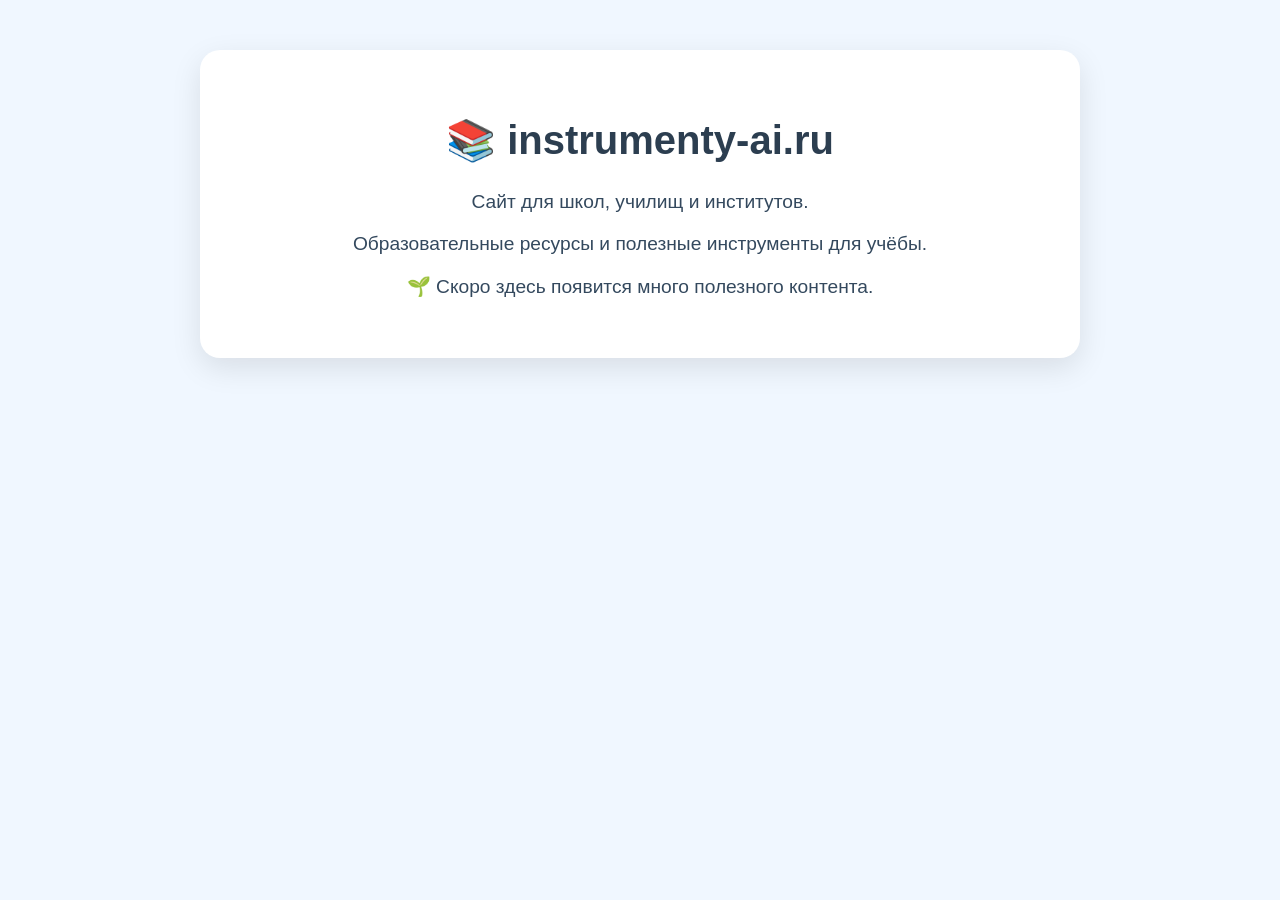
==== index.html @ 016d64cc "Create index.html" ====
<!DOCTYPE html>
<html lang="ru">
<head>
    <meta charset="UTF-8">
    <meta name="viewport" content="width=device-width, initial-scale=1.0">
    <title>instrumenty-ai.ru — Образовательный портал</title>
    <style>
        body {
            font-family: Arial, sans-serif;
            text-align: center;
            padding: 50px;
            background: #f0f7ff;
            margin: 0;
        }
        h1 {
            color: #2c3e50;
            font-size: 2.5rem;
        }
        p {
            font-size: 1.2rem;
            color: #34495e;
            max-width: 600px;
            margin: 20px auto;
        }
        .container {
            background: white;
            border-radius: 20px;
            padding: 40px;
            box-shadow: 0 10px 30px rgba(0,0,0,0.1);
            max-width: 800px;
            margin: 0 auto;
        }
    </style>
</head>
<body>
    <div class="container">
        <h1>📚 instrumenty-ai.ru</h1>
        <p>Сайт для школ, училищ и институтов.</p>
        <p>Образовательные ресурсы и полезные инструменты для учёбы.</p>
        <p>🌱 Скоро здесь появится много полезного контента.</p>
    </div>
</body>
</html>
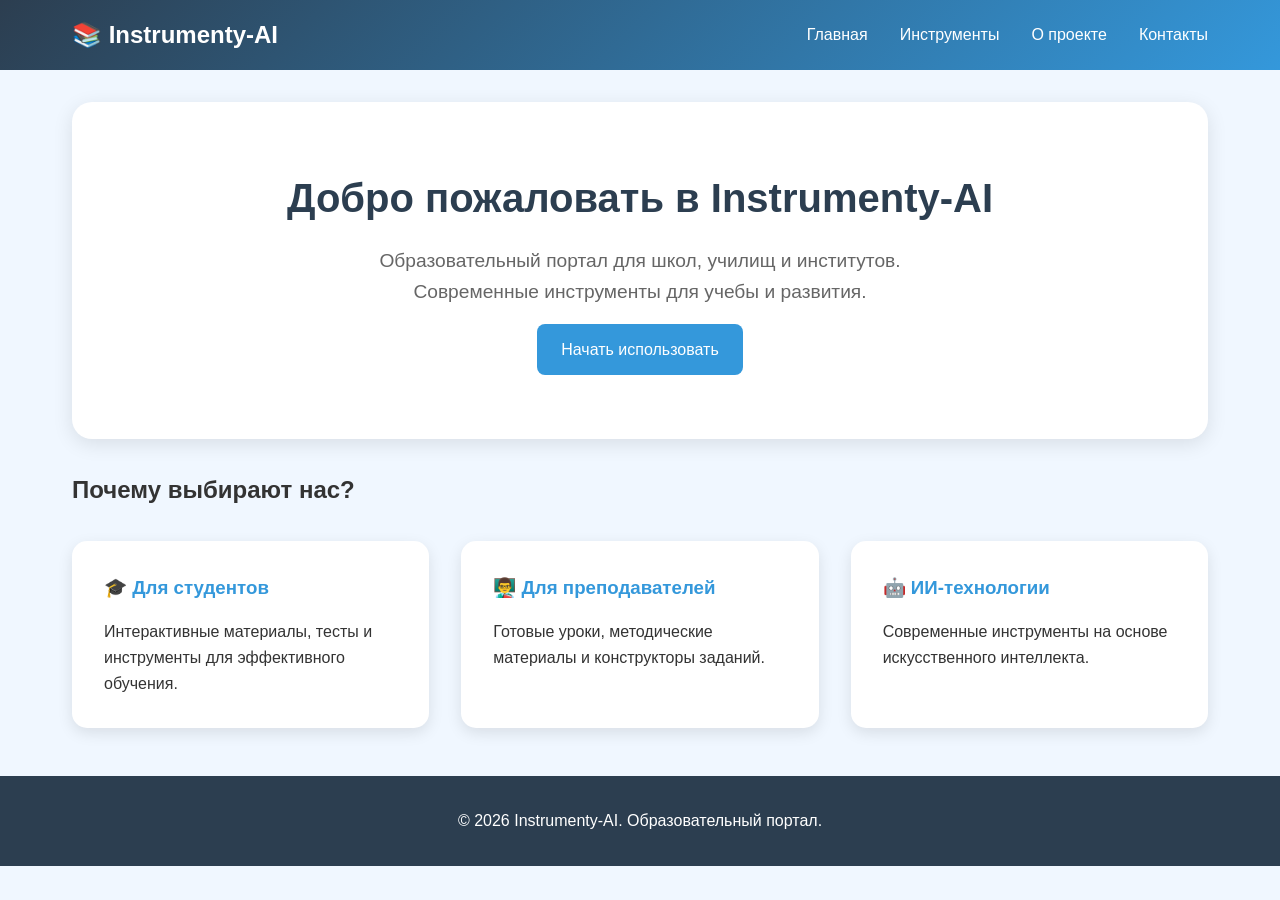
==== commit bed38c41: "Update index.html" ====
--- a/index.html
+++ b/index.html
@@ -3,41 +3,52 @@
 <head>
     <meta charset="UTF-8">
     <meta name="viewport" content="width=device-width, initial-scale=1.0">
-    <title>instrumenty-ai.ru — Образовательный портал</title>
-    <style>
-        body {
-            font-family: Arial, sans-serif;
-            text-align: center;
-            padding: 50px;
-            background: #f0f7ff;
-            margin: 0;
-        }
-        h1 {
-            color: #2c3e50;
-            font-size: 2.5rem;
-        }
-        p {
-            font-size: 1.2rem;
-            color: #34495e;
-            max-width: 600px;
-            margin: 20px auto;
-        }
-        .container {
-            background: white;
-            border-radius: 20px;
-            padding: 40px;
-            box-shadow: 0 10px 30px rgba(0,0,0,0.1);
-            max-width: 800px;
-            margin: 0 auto;
-        }
-    </style>
+    <title>Instrumenty-AI — Образовательный портал</title>
+    <link rel="stylesheet" href="css/style.css">
 </head>
 <body>
-    <div class="container">
-        <h1>📚 instrumenty-ai.ru</h1>
-        <p>Сайт для школ, училищ и институтов.</p>
-        <p>Образовательные ресурсы и полезные инструменты для учёбы.</p>
-        <p>🌱 Скоро здесь появится много полезного контента.</p>
-    </div>
+    <header>
+        <nav>
+            <div class="logo">
+                <a href="index.html">📚 Instrumenty-AI</a>
+            </div>
+            <ul class="nav-links">
+                <li><a href="index.html">Главная</a></li>
+                <li><a href="tools.html">Инструменты</a></li>
+                <li><a href="about.html">О проекте</a></li>
+                <li><a href="contacts.html">Контакты</a></li>
+            </ul>
+        </nav>
+    </header>
+
+    <main>
+        <section class="hero">
+            <h1>Добро пожаловать в Instrumenty-AI</h1>
+            <p>Образовательный портал для школ, училищ и институтов. Современные инструменты для учебы и развития.</p>
+            <a href="tools.html" class="btn">Начать использовать</a>
+        </section>
+
+        <section>
+            <h2>Почему выбирают нас?</h2>
+            <div class="tools-grid">
+                <div class="tool-card">
+                    <h3>🎓 Для студентов</h3>
+                    <p>Интерактивные материалы, тесты и инструменты для эффективного обучения.</p>
+                </div>
+                <div class="tool-card">
+                    <h3>👨‍🏫 Для преподавателей</h3>
+                    <p>Готовые уроки, методические материалы и конструкторы заданий.</p>
+                </div>
+                <div class="tool-card">
+                    <h3>🤖 ИИ-технологии</h3>
+                    <p>Современные инструменты на основе искусственного интеллекта.</p>
+                </div>
+            </div>
+        </section>
+    </main>
+
+    <footer>
+        <p>&copy; 2026 Instrumenty-AI. Образовательный портал.</p>
+    </footer>
 </body>
 </html>
--- a/css/style.css
+++ b/css/style.css
@@ -0,0 +1,152 @@
+* {
+    margin: 0;
+    padding: 0;
+    box-sizing: border-box;
+}
+
+body {
+    font-family: 'Segoe UI', Tahoma, Geneva, Verdana, sans-serif;
+    line-height: 1.6;
+    color: #333;
+    background: #f0f7ff;
+}
+
+/* Шапка сайта */
+header {
+    background: linear-gradient(135deg, #2c3e50, #3498db);
+    color: white;
+    padding: 1rem 0;
+    position: sticky;
+    top: 0;
+    z-index: 100;
+}
+
+nav {
+    max-width: 1200px;
+    margin: 0 auto;
+    display: flex;
+    justify-content: space-between;
+    align-items: center;
+    padding: 0 2rem;
+}
+
+.logo {
+    font-size: 1.5rem;
+    font-weight: bold;
+}
+
+.logo a {
+    color: white;
+    text-decoration: none;
+}
+
+.nav-links {
+    display: flex;
+    list-style: none;
+    gap: 2rem;
+}
+
+.nav-links a {
+    color: white;
+    text-decoration: none;
+    transition: opacity 0.3s;
+}
+
+.nav-links a:hover {
+    opacity: 0.7;
+}
+
+/* Основной контент */
+main {
+    max-width: 1200px;
+    margin: 2rem auto;
+    padding: 0 2rem;
+}
+
+.hero {
+    text-align: center;
+    padding: 4rem 2rem;
+    background: white;
+    border-radius: 20px;
+    box-shadow: 0 5px 20px rgba(0,0,0,0.1);
+    margin-bottom: 2rem;
+}
+
+.hero h1 {
+    font-size: 2.5rem;
+    color: #2c3e50;
+    margin-bottom: 1rem;
+}
+
+.hero p {
+    font-size: 1.2rem;
+    color: #666;
+    max-width: 600px;
+    margin: 0 auto;
+}
+
+/* Карточки инструментов */
+.tools-grid {
+    display: grid;
+    grid-template-columns: repeat(auto-fit, minmax(300px, 1fr));
+    gap: 2rem;
+    margin: 2rem 0;
+}
+
+.tool-card {
+    background: white;
+    padding: 2rem;
+    border-radius: 15px;
+    box-shadow: 0 5px 15px rgba(0,0,0,0.1);
+    transition: transform 0.3s;
+}
+
+.tool-card:hover {
+    transform: translateY(-5px);
+}
+
+.tool-card h3 {
+    color: #3498db;
+    margin-bottom: 1rem;
+}
+
+/* Подвал */
+footer {
+    background: #2c3e50;
+    color: white;
+    text-align: center;
+    padding: 2rem;
+    margin-top: 3rem;
+}
+
+/* Кнопки */
+.btn {
+    display: inline-block;
+    background: #3498db;
+    color: white;
+    padding: 0.8rem 1.5rem;
+    text-decoration: none;
+    border-radius: 8px;
+    margin-top: 1rem;
+    transition: background 0.3s;
+}
+
+.btn:hover {
+    background: #2980b9;
+}
+
+/* Адаптивность */
+@media (max-width: 768px) {
+    nav {
+        flex-direction: column;
+        gap: 1rem;
+    }
+    
+    .nav-links {
+        gap: 1rem;
+    }
+    
+    .hero h1 {
+        font-size: 1.8rem;
+    }
+}
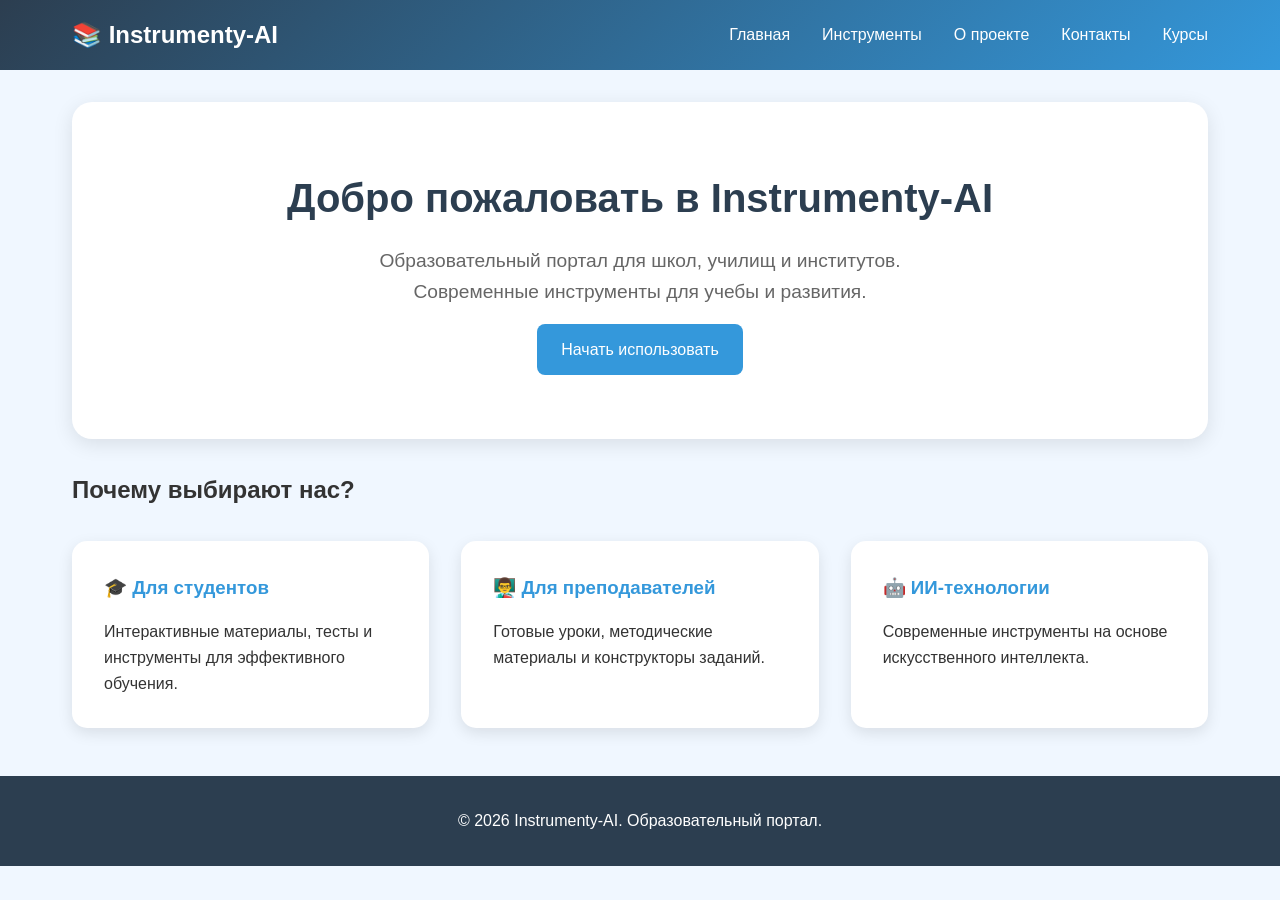
==== commit e2b2a0a7: "Update index.html" ====
--- a/index.html
+++ b/index.html
@@ -6,6 +6,9 @@
     <title>Instrumenty-AI — Образовательный портал</title>
     <link rel="stylesheet" href="css/style.css">
 </head>
+    <!-- Favicon (иконка сайта) -->
+<link rel="icon" type="image/svg+xml" href="data:image/svg+xml,%3Csvg xmlns='http://www.w3.org/2000/svg' viewBox='0 0 100 100'%3E%3Crect width='100' height='100' fill='%233498db'/%3E%3Ctext x='50' y='70' font-size='60' text-anchor='middle' fill='white' font-weight='bold'%3E📚%3C/text%3E%3C/svg%3E">
+<link rel="apple-touch-icon" href="data:image/svg+xml,%3Csvg xmlns='http://www.w3.org/2000/svg' viewBox='0 0 100 100'%3E%3Crect width='100' height='100' fill='%233498db'/%3E%3Ctext x='50' y='70' font-size='60' text-anchor='middle' fill='white'%3E📚%3C/text%3E%3C/svg%3E">
 <body>
     <header>
         <nav>
@@ -17,6 +20,7 @@
                 <li><a href="tools.html">Инструменты</a></li>
                 <li><a href="about.html">О проекте</a></li>
                 <li><a href="contacts.html">Контакты</a></li>
+                <li><a href="courses.html">Курсы</a></li>
             </ul>
         </nav>
     </header>
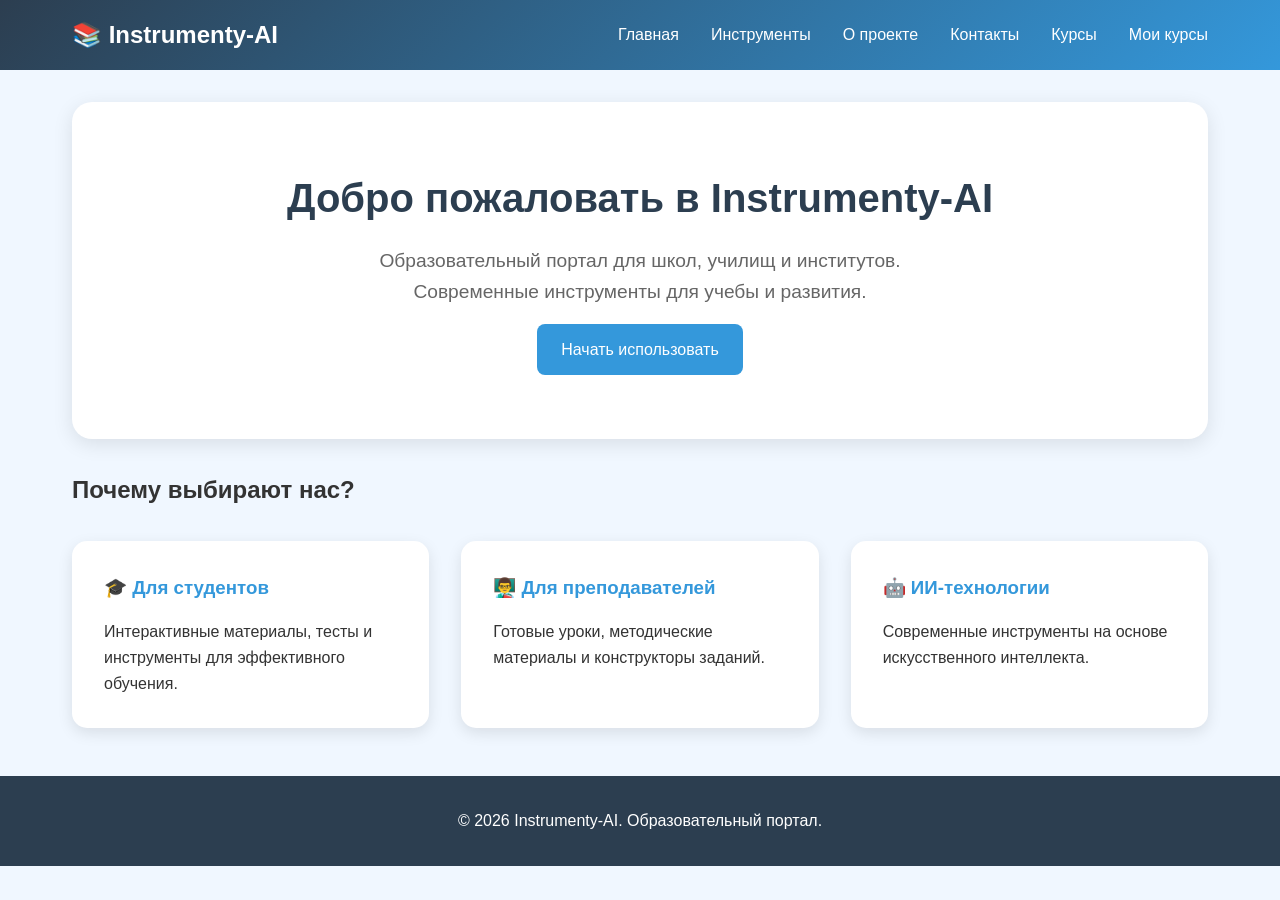
==== commit 40f7ce27: "Update index.html" ====
--- a/index.html
+++ b/index.html
@@ -21,6 +21,7 @@
                 <li><a href="about.html">О проекте</a></li>
                 <li><a href="contacts.html">Контакты</a></li>
                 <li><a href="courses.html">Курсы</a></li>
+                <li><a href="my-courses.html">Мои курсы</a></li>
             </ul>
         </nav>
     </header>
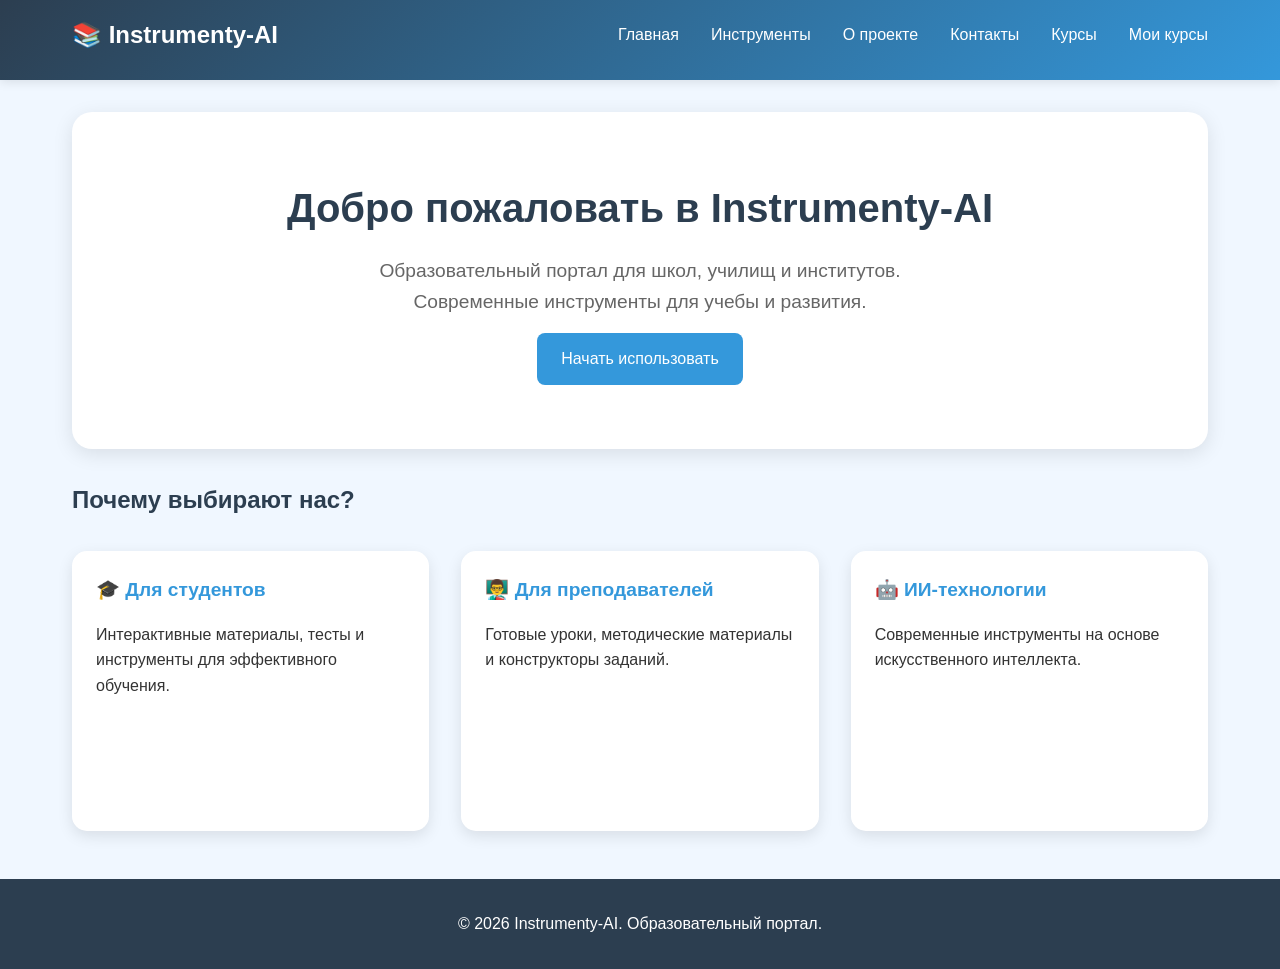
==== commit 24a15526: "Update index.html" ====
--- a/index.html
+++ b/index.html
@@ -5,6 +5,30 @@
     <meta name="viewport" content="width=device-width, initial-scale=1.0">
     <title>Instrumenty-AI — Образовательный портал</title>
     <link rel="stylesheet" href="css/style.css">
+    <!-- SEO Мета-теги -->
+<meta name="description" content="Образовательный портал Instrumenty-AI: инструменты для учебы, ИИ-помощник, генератор тестов, курсы, блог об образовании. Бесплатно для школ, училищ и институтов.">
+<meta name="keywords" content="образование, ИИ, искусственный интеллект, тесты, курсы, обучение, школа, студенты, преподаватели">
+<meta name="author" content="Instrumenty-AI">
+<meta name="robots" content="index, follow">
+<meta name="yandex-verification" content="">
+<meta name="google-site-verification" content="">
+
+<!-- Open Graph для соцсетей (VK, Facebook, Telegram) -->
+<meta property="og:title" content="Instrumenty-AI — Образовательный портал">
+<meta property="og:description" content="Бесплатные инструменты для учебы, ИИ-помощник, генератор тестов, курсы и блог об образовании.">
+<meta property="og:image" content="https://instrumenty-ai.ru/favicon.png">
+<meta property="og:url" content="https://instrumenty-ai.ru">
+<meta property="og:type" content="website">
+<meta property="og:locale" content="ru_RU">
+
+<!-- Twitter Card -->
+<meta name="twitter:card" content="summary_large_image">
+<meta name="twitter:title" content="Instrumenty-AI — Образовательный портал">
+<meta name="twitter:description" content="Бесплатные инструменты для учебы, ИИ-помощник, генератор тестов, курсы и блог об образовании.">
+<meta name="twitter:image" content="https://instrumenty-ai.ru/favicon.png">
+
+<!-- Canonical URL -->
+<link rel="canonical" href="https://instrumenty-ai.ru">
 </head>
     <!-- Favicon (иконка сайта) -->
 <link rel="icon" type="image/svg+xml" href="data:image/svg+xml,%3Csvg xmlns='http://www.w3.org/2000/svg' viewBox='0 0 100 100'%3E%3Crect width='100' height='100' fill='%233498db'/%3E%3Ctext x='50' y='70' font-size='60' text-anchor='middle' fill='white' font-weight='bold'%3E📚%3C/text%3E%3C/svg%3E">
--- a/css/style.css
+++ b/css/style.css
@@ -1,14 +1,51 @@
+/* ========== БАЗОВЫЕ СБРОСЫ И ФИКСАЦИЯ ========== */
 * {
     margin: 0;
     padding: 0;
     box-sizing: border-box;
 }
 
+/* Фиксация размеров для предотвращения сдвигов (CLS) */
+img, video, iframe, svg {
+    max-width: 100%;
+    height: auto;
+    display: block;
+}
+
+/* Задаем минимальную высоту для всех динамических элементов */
+.tool-card, .course-card, .blog-card, .hero, .test-container, .chat-container {
+    min-height: 280px;
+}
+
+/* Фиксируем высоту шапки */
+header {
+    min-height: 80px;
+}
+
+/* Фиксируем размеры для кнопок и интерактивных элементов */
+.btn, button, .enroll-btn, .mode-btn, .filter-btn {
+    min-width: 100px;
+    min-height: 40px;
+    cursor: pointer;
+}
+
+/* Фиксируем размеры для изображений-заглушек */
+.course-image, .blog-image, .tool-image {
+    width: 100%;
+    height: 120px;
+    display: flex;
+    align-items: center;
+    justify-content: center;
+    background: linear-gradient(135deg, #3498db, #2c3e50);
+}
+
+/* ========== ОСНОВНЫЕ СТИЛИ ========== */
 body {
     font-family: 'Segoe UI', Tahoma, Geneva, Verdana, sans-serif;
     line-height: 1.6;
     color: #333;
     background: #f0f7ff;
+    font-display: swap;
 }
 
 /* Шапка сайта */
@@ -19,6 +56,7 @@
     position: sticky;
     top: 0;
     z-index: 100;
+    box-shadow: 0 2px 10px rgba(0,0,0,0.1);
 }
 
 nav {
@@ -38,6 +76,11 @@
 .logo a {
     color: white;
     text-decoration: none;
+    transition: opacity 0.3s;
+}
+
+.logo a:hover {
+    opacity: 0.8;
 }
 
 .nav-links {
@@ -50,6 +93,7 @@
     color: white;
     text-decoration: none;
     transition: opacity 0.3s;
+    font-weight: 500;
 }
 
 .nav-links a:hover {
@@ -61,8 +105,10 @@
     max-width: 1200px;
     margin: 2rem auto;
     padding: 0 2rem;
-}
-
+    min-height: 60vh;
+}
+
+/* Hero секция */
 .hero {
     text-align: center;
     padding: 4rem 2rem;
@@ -85,38 +131,50 @@
     margin: 0 auto;
 }
 
-/* Карточки инструментов */
-.tools-grid {
+/* Заголовки страниц */
+h1 {
+    font-size: 2rem;
+    color: #2c3e50;
+    margin-bottom: 1rem;
+    text-align: center;
+}
+
+h2 {
+    font-size: 1.5rem;
+    color: #2c3e50;
+    margin: 1.5rem 0 1rem;
+}
+
+h3 {
+    font-size: 1.2rem;
+    color: #3498db;
+    margin-bottom: 0.5rem;
+}
+
+/* Карточки инструментов и курсов */
+.tools-grid, .courses-grid, .blog-grid {
     display: grid;
-    grid-template-columns: repeat(auto-fit, minmax(300px, 1fr));
+    grid-template-columns: repeat(auto-fit, minmax(320px, 1fr));
     gap: 2rem;
     margin: 2rem 0;
 }
 
-.tool-card {
+.tool-card, .course-card, .blog-card {
     background: white;
-    padding: 2rem;
+    padding: 1.5rem;
     border-radius: 15px;
     box-shadow: 0 5px 15px rgba(0,0,0,0.1);
-    transition: transform 0.3s;
-}
-
-.tool-card:hover {
+    transition: transform 0.3s, box-shadow 0.3s;
+}
+
+.tool-card:hover, .course-card:hover, .blog-card:hover {
     transform: translateY(-5px);
-}
-
-.tool-card h3 {
+    box-shadow: 0 10px 25px rgba(0,0,0,0.15);
+}
+
+.tool-card h3, .course-card h3, .blog-card h3 {
     color: #3498db;
     margin-bottom: 1rem;
-}
-
-/* Подвал */
-footer {
-    background: #2c3e50;
-    color: white;
-    text-align: center;
-    padding: 2rem;
-    margin-top: 3rem;
 }
 
 /* Кнопки */
@@ -128,14 +186,51 @@
     text-decoration: none;
     border-radius: 8px;
     margin-top: 1rem;
-    transition: background 0.3s;
+    transition: background 0.3s, transform 0.2s;
+    border: none;
+    cursor: pointer;
+    font-size: 1rem;
+    font-weight: 500;
+    text-align: center;
 }
 
 .btn:hover {
     background: #2980b9;
-}
-
-/* Адаптивность */
+    transform: scale(1.02);
+}
+
+.btn:active {
+    transform: scale(0.98);
+}
+
+/* Формы и инпуты */
+input, textarea, select {
+    font-family: inherit;
+    font-size: 1rem;
+    padding: 0.8rem;
+    border: 1px solid #ddd;
+    border-radius: 8px;
+    transition: border-color 0.3s;
+}
+
+input:focus, textarea:focus, select:focus {
+    outline: none;
+    border-color: #3498db;
+    box-shadow: 0 0 0 3px rgba(52,152,219,0.1);
+}
+
+/* Подвал */
+footer {
+    background: #2c3e50;
+    color: white;
+    text-align: center;
+    padding: 2rem;
+    margin-top: 3rem;
+}
+
+/* ========== УЛУЧШЕНИЯ ДЛЯ ПРОДВИЖЕНИЯ ========== */
+
+/* Улучшение читаемости на мобильных */
 @media (max-width: 768px) {
     nav {
         flex-direction: column;
@@ -144,9 +239,102 @@
     
     .nav-links {
         gap: 1rem;
+        flex-wrap: wrap;
+        justify-content: center;
     }
     
     .hero h1 {
         font-size: 1.8rem;
     }
-}
+    
+    .hero p {
+        font-size: 1rem;
+    }
+    
+    h1 {
+        font-size: 1.6rem;
+    }
+    
+    .tools-grid, .courses-grid, .blog-grid {
+        grid-template-columns: 1fr;
+        gap: 1rem;
+    }
+    
+    .btn, button {
+        min-width: 80px;
+    }
+}
+
+/* Плавная прокрутка для якорей */
+html {
+    scroll-behavior: smooth;
+}
+
+/* Стили для скроллбара (для лучшего UX) */
+::-webkit-scrollbar {
+    width: 10px;
+    height: 10px;
+}
+
+::-webkit-scrollbar-track {
+    background: #f1f1f1;
+    border-radius: 10px;
+}
+
+::-webkit-scrollbar-thumb {
+    background: #3498db;
+    border-radius: 10px;
+}
+
+::-webkit-scrollbar-thumb:hover {
+    background: #2980b9;
+}
+
+/* Анимации для появления элементов */
+@keyframes fadeInUp {
+    from {
+        opacity: 0;
+        transform: translateY(20px);
+    }
+    to {
+        opacity: 1;
+        transform: translateY(0);
+    }
+}
+
+.tool-card, .course-card, .blog-card {
+    animation: fadeInUp 0.5s ease forwards;
+}
+
+/* Оптимизация для печати */
+@media print {
+    header, footer, .btn, .nav-links {
+        display: none;
+    }
+    
+    body {
+        background: white;
+    }
+    
+    .tool-card, .course-card {
+        break-inside: avoid;
+        box-shadow: none;
+        border: 1px solid #ddd;
+    }
+}
+
+/* Улучшение доступности для пользователей с ограничениями */
+@media (prefers-reduced-motion: reduce) {
+    * {
+        animation-duration: 0.01ms !important;
+        animation-iteration-count: 1 !important;
+        transition-duration: 0.01ms !important;
+        scroll-behavior: auto !important;
+    }
+}
+
+/* Фокус для клавиатурной навигации */
+a:focus-visible, button:focus-visible, input:focus-visible {
+    outline: 2px solid #3498db;
+    outline-offset: 2px;
+}
